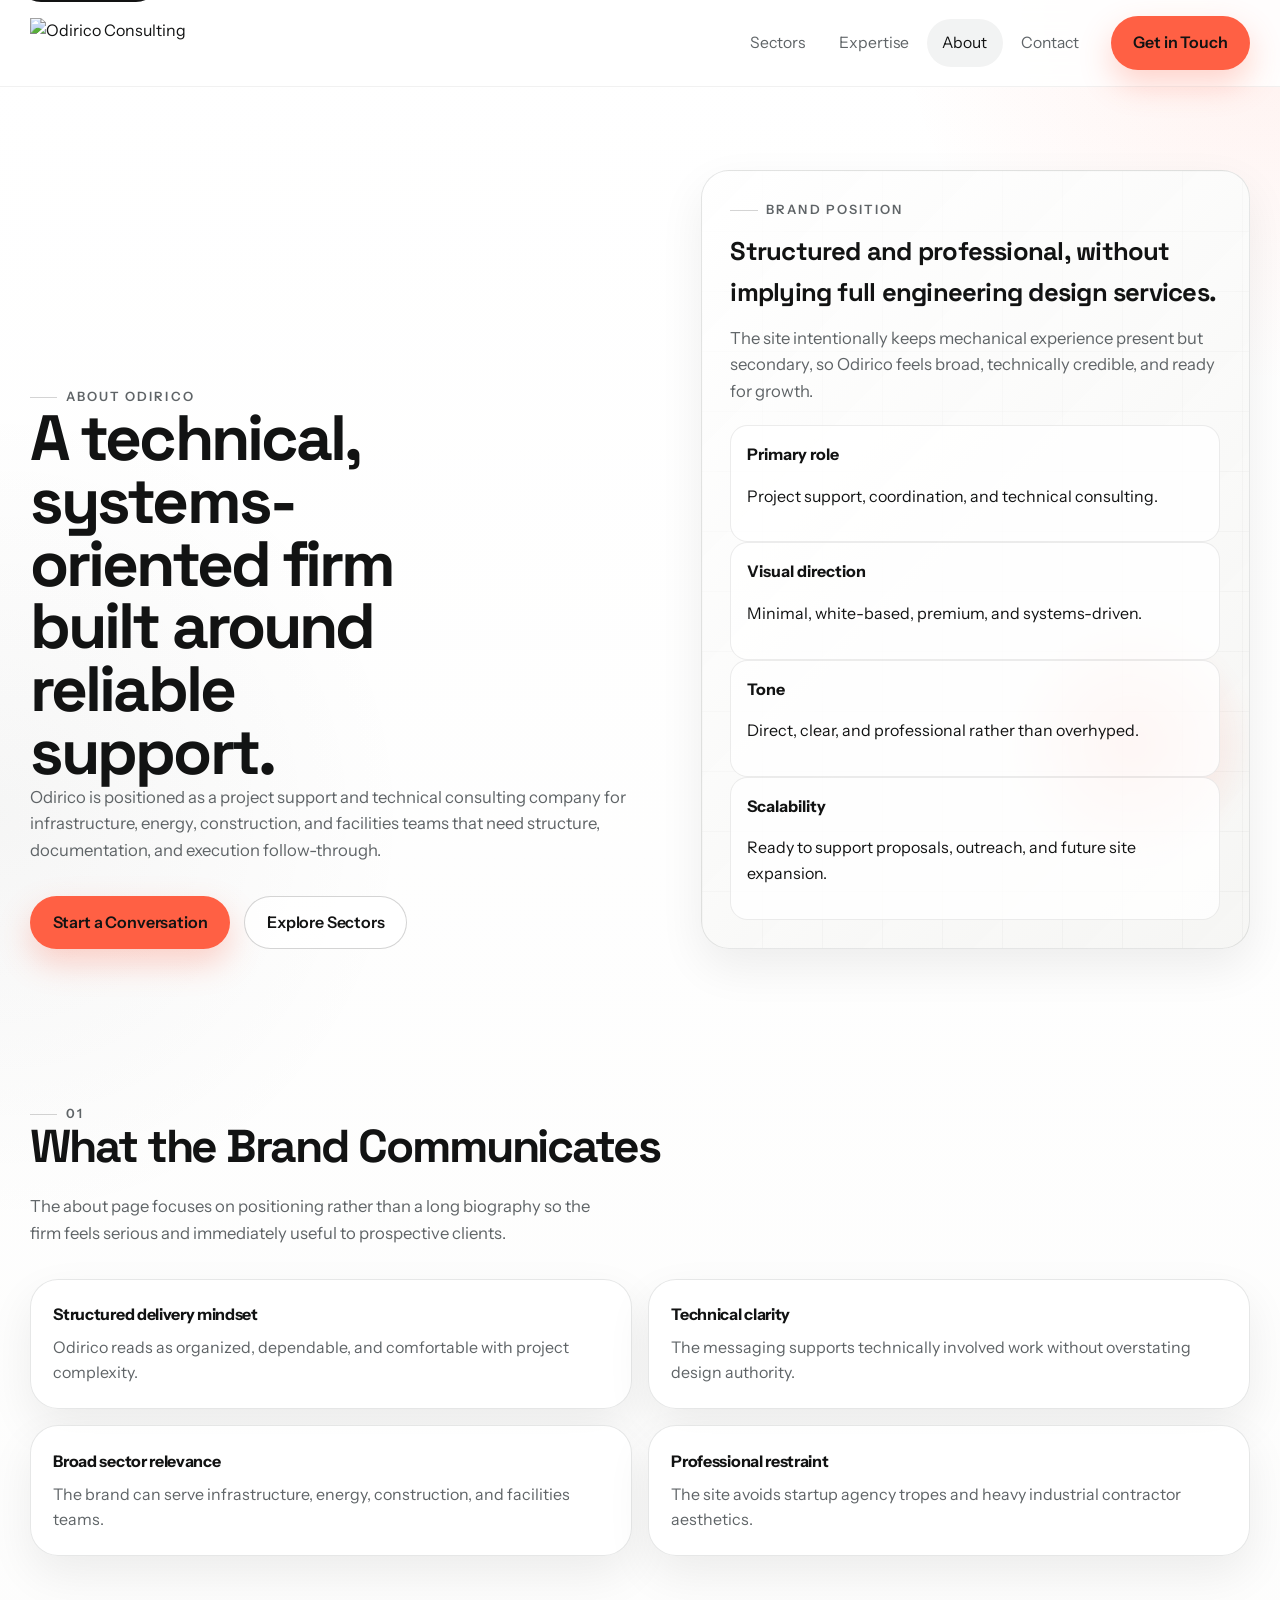
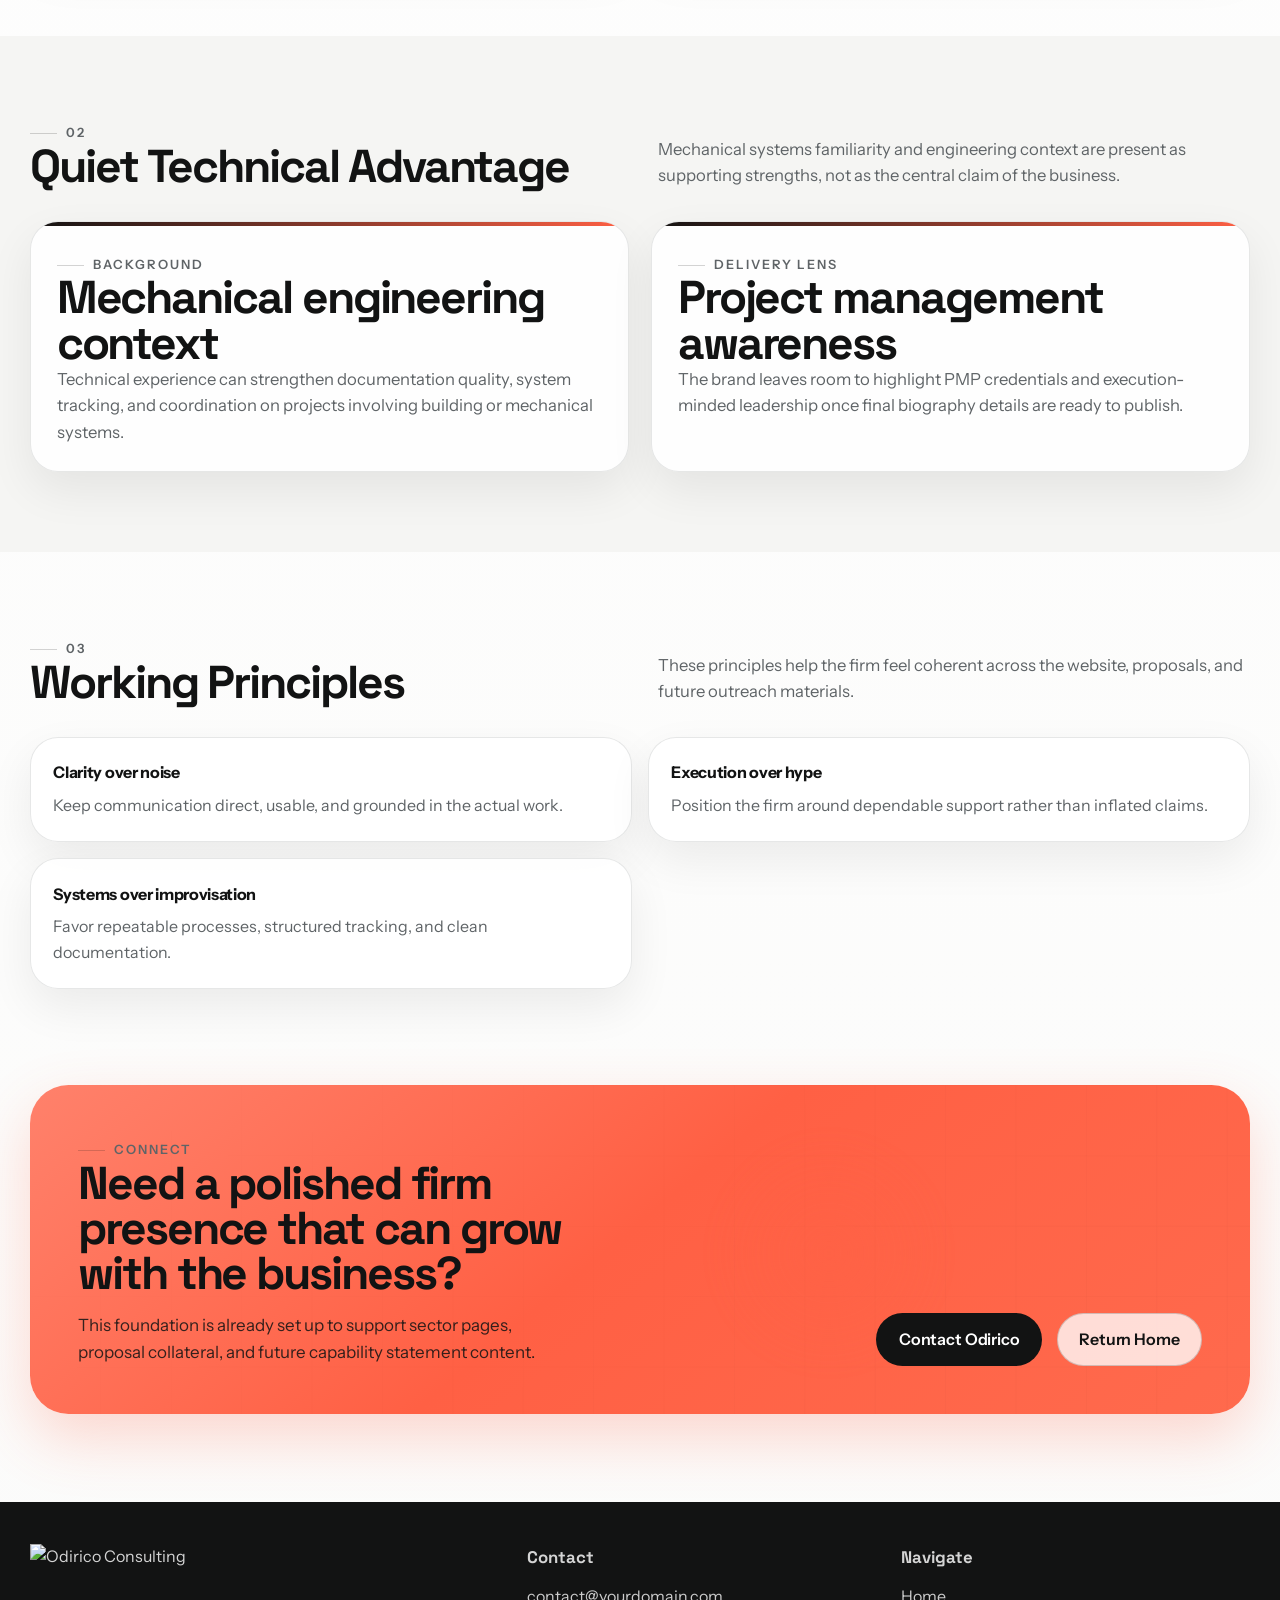
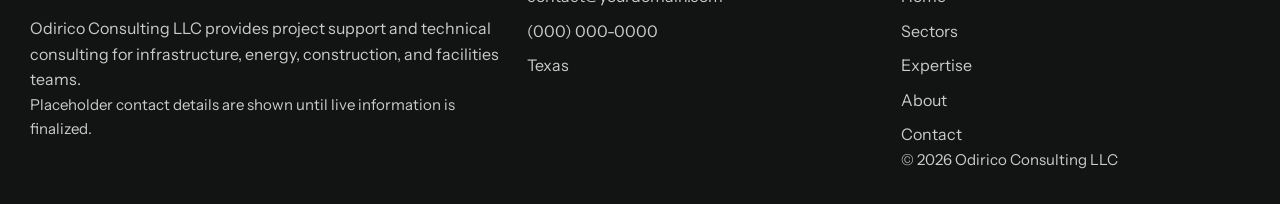
==== about.html @ c1ff28f4 "Add files via upload" ====
<!DOCTYPE html>
<html lang="en">
  <head>
    <meta charset="UTF-8" />
    <meta name="viewport" content="width=device-width, initial-scale=1.0" />
    <meta
      name="description"
      content="Learn about Odirico Consulting, its positioning, delivery approach, and technical project support focus."
    />
    <title>Odirico Consulting | About</title>
    <link rel="stylesheet" href="styles.css" />
  </head>
  <body>
    <a class="skip-link" href="#main-content">Skip to content</a>
    <header class="site-header">
      <div class="nav-shell">
        <a class="brand" href="index.html" aria-label="Odirico Consulting home">
          <img src="assets/logo-primary.svg" alt="Odirico Consulting" />
        </a>
        <button
          class="nav-toggle"
          type="button"
          aria-label="Open navigation"
          aria-expanded="false"
          data-nav-toggle
        >
          <svg viewBox="0 0 24 24" fill="none" aria-hidden="true">
            <path d="M4 7H20" stroke="currentColor" stroke-width="1.8" stroke-linecap="round" />
            <path d="M4 12H20" stroke="currentColor" stroke-width="1.8" stroke-linecap="round" />
            <path d="M4 17H20" stroke="currentColor" stroke-width="1.8" stroke-linecap="round" />
          </svg>
        </button>
        <div class="nav-group" data-nav-group>
          <nav class="nav-links" aria-label="Primary">
            <a href="sectors.html" data-nav-link>Sectors</a>
            <a href="expertise.html" data-nav-link>Expertise</a>
            <a href="about.html" data-nav-link>About</a>
            <a href="contact.html" data-nav-link>Contact</a>
          </nav>
          <a class="btn btn-primary" href="contact.html">Get in Touch</a>
        </div>
      </div>
    </header>

    <main id="main-content">
      <section class="page-hero">
        <div class="section-shell page-hero-grid">
          <div data-reveal>
            <span class="eyebrow">About Odirico</span>
            <h1 class="page-title">A technical, systems-oriented firm built around reliable support.</h1>
            <p class="page-copy">
              Odirico is positioned as a project support and technical consulting company for
              infrastructure, energy, construction, and facilities teams that need structure,
              documentation, and execution follow-through.
            </p>
            <div class="page-actions">
              <a class="btn btn-primary" href="contact.html">Start a Conversation</a>
              <a class="btn btn-secondary" href="sectors.html">Explore Sectors</a>
            </div>
          </div>

          <aside class="page-hero-card" data-reveal data-delay="1">
            <div class="page-hero-card-inner">
              <span class="meta-label">Brand position</span>
              <h3>Structured and professional, without implying full engineering design services.</h3>
              <p class="card-copy">
                The site intentionally keeps mechanical experience present but secondary, so Odirico
                feels broad, technically credible, and ready for growth.
              </p>
              <div class="page-stat-grid">
                <div class="page-stat">
                  <strong>Primary role</strong>
                  <p>Project support, coordination, and technical consulting.</p>
                </div>
                <div class="page-stat">
                  <strong>Visual direction</strong>
                  <p>Minimal, white-based, premium, and systems-driven.</p>
                </div>
                <div class="page-stat">
                  <strong>Tone</strong>
                  <p>Direct, clear, and professional rather than overhyped.</p>
                </div>
                <div class="page-stat">
                  <strong>Scalability</strong>
                  <p>Ready to support proposals, outreach, and future site expansion.</p>
                </div>
              </div>
            </div>
          </aside>
        </div>
      </section>

      <section class="section">
        <div class="section-shell">
          <div class="section-header">
            <div data-reveal>
              <span class="section-index">01</span>
              <h2 class="section-title">What the Brand Communicates</h2>
            </div>
            <div data-reveal data-delay="1">
              <p class="section-copy">
                The about page focuses on positioning rather than a long biography so the firm feels
                serious and immediately useful to prospective clients.
              </p>
            </div>
          </div>

          <div class="values-grid">
            <article class="value-card" data-reveal>
              <strong>Structured delivery mindset</strong>
              <p>Odirico reads as organized, dependable, and comfortable with project complexity.</p>
            </article>
            <article class="value-card" data-reveal data-delay="1">
              <strong>Technical clarity</strong>
              <p>The messaging supports technically involved work without overstating design authority.</p>
            </article>
            <article class="value-card" data-reveal data-delay="2">
              <strong>Broad sector relevance</strong>
              <p>The brand can serve infrastructure, energy, construction, and facilities teams.</p>
            </article>
            <article class="value-card" data-reveal data-delay="3">
              <strong>Professional restraint</strong>
              <p>The site avoids startup agency tropes and heavy industrial contractor aesthetics.</p>
            </article>
          </div>
        </div>
      </section>

      <section class="section section-muted">
        <div class="section-shell">
          <div class="section-header">
            <div data-reveal>
              <span class="section-index">02</span>
              <h2 class="section-title">Quiet Technical Advantage</h2>
            </div>
            <div data-reveal data-delay="1">
              <p class="section-copy">
                Mechanical systems familiarity and engineering context are present as supporting
                strengths, not as the central claim of the business.
              </p>
            </div>
          </div>

          <div class="service-grid">
            <article class="service-card" data-reveal>
              <span class="card-label">Background</span>
              <h2>Mechanical engineering context</h2>
              <p>
                Technical experience can strengthen documentation quality, system tracking, and
                coordination on projects involving building or mechanical systems.
              </p>
            </article>
            <article class="service-card" data-reveal data-delay="1">
              <span class="card-label">Delivery lens</span>
              <h2>Project management awareness</h2>
              <p>
                The brand leaves room to highlight PMP credentials and execution-minded leadership
                once final biography details are ready to publish.
              </p>
            </article>
          </div>
        </div>
      </section>

      <section class="section">
        <div class="section-shell">
          <div class="section-header">
            <div data-reveal>
              <span class="section-index">03</span>
              <h2 class="section-title">Working Principles</h2>
            </div>
            <div data-reveal data-delay="1">
              <p class="section-copy">
                These principles help the firm feel coherent across the website, proposals, and
                future outreach materials.
              </p>
            </div>
          </div>

          <div class="phase-grid">
            <article class="phase-card" data-reveal>
              <strong>Clarity over noise</strong>
              <p>Keep communication direct, usable, and grounded in the actual work.</p>
            </article>
            <article class="phase-card" data-reveal data-delay="1">
              <strong>Execution over hype</strong>
              <p>Position the firm around dependable support rather than inflated claims.</p>
            </article>
            <article class="phase-card" data-reveal data-delay="2">
              <strong>Systems over improvisation</strong>
              <p>Favor repeatable processes, structured tracking, and clean documentation.</p>
            </article>
          </div>
        </div>
      </section>

      <section class="cta-band">
        <div class="section-shell">
          <div class="cta-card" data-reveal>
            <div class="cta-content">
              <div class="cta-copy">
                <span class="meta-label">Connect</span>
                <h2 class="cta-title">Need a polished firm presence that can grow with the business?</h2>
                <p>
                  This foundation is already set up to support sector pages, proposal collateral,
                  and future capability statement content.
                </p>
              </div>
              <div class="cta-actions">
                <a class="btn btn-dark" href="contact.html">Contact Odirico</a>
                <a class="btn btn-secondary" href="index.html">Return Home</a>
              </div>
            </div>
          </div>
        </div>
      </section>
    </main>

    <footer class="footer">
      <div class="footer-grid">
        <div class="footer-brand">
          <img src="assets/logo-white.svg" alt="Odirico Consulting" />
          <p style="margin-top: 1rem">
            Odirico Consulting LLC provides project support and technical consulting for
            infrastructure, energy, construction, and facilities teams.
          </p>
          <p class="footer-note">Placeholder contact details are shown until live information is finalized.</p>
        </div>
        <div>
          <h4>Contact</h4>
          <ul class="footer-list">
            <li><a href="mailto:contact@yourdomain.com">contact@yourdomain.com</a></li>
            <li><a href="tel:0000000000">(000) 000-0000</a></li>
            <li>Texas</li>
          </ul>
        </div>
        <div>
          <h4>Navigate</h4>
          <ul class="footer-list">
            <li><a href="index.html">Home</a></li>
            <li><a href="sectors.html">Sectors</a></li>
            <li><a href="expertise.html">Expertise</a></li>
            <li><a href="about.html">About</a></li>
            <li><a href="contact.html">Contact</a></li>
          </ul>
          <p class="footer-note">&copy; <span data-year></span> Odirico Consulting LLC</p>
        </div>
      </div>
    </footer>

    <script src="script.js"></script>
  </body>
</html>
---- styles.css ----
@import url("https://fonts.googleapis.com/css2?family=Instrument+Sans:wght@400;500;600;700&family=Space+Grotesk:wght@400;500;700&display=swap");

:root {
  --color-ink: #121313;
  --color-ink-soft: #25282a;
  --color-text-muted: #5f6467;
  --color-surface: #f5f5f3;
  --color-surface-strong: #ecece7;
  --color-card: rgba(255, 255, 255, 0.9);
  --color-border: rgba(18, 19, 19, 0.1);
  --color-border-strong: rgba(18, 19, 19, 0.18);
  --color-white: #ffffff;
  --color-coral: #ff6044;
  --color-coral-soft: #ff8b75;
  --shadow-soft: 0 28px 80px rgba(18, 19, 19, 0.08);
  --shadow-card: 0 18px 46px rgba(18, 19, 19, 0.07);
  --radius-sm: 1rem;
  --radius-md: 1.35rem;
  --radius-lg: 1.75rem;
  --radius-xl: 2.25rem;
  --max-width: 1220px;
  --font-display: "Space Grotesk", "Aptos Display", "Segoe UI", sans-serif;
  --font-body: "Instrument Sans", "Aptos", "Segoe UI", sans-serif;
}

*,
*::before,
*::after {
  box-sizing: border-box;
}

html {
  scroll-behavior: smooth;
}

body {
  margin: 0;
  min-height: 100vh;
  font-family: var(--font-body);
  color: var(--color-ink);
  background:
    radial-gradient(circle at top right, rgba(255, 96, 68, 0.09), transparent 24rem),
    radial-gradient(circle at left 24%, rgba(18, 19, 19, 0.035), transparent 26rem),
    linear-gradient(180deg, #ffffff 0%, #fbfbfa 100%);
  line-height: 1.6;
  text-rendering: optimizeLegibility;
}

img {
  display: block;
  max-width: 100%;
}

a {
  color: inherit;
  text-decoration: none;
}

button,
input,
textarea {
  font: inherit;
}

main {
  overflow: clip;
}

.skip-link {
  position: absolute;
  left: 1rem;
  top: -3rem;
  z-index: 50;
  padding: 0.75rem 1rem;
  border-radius: 999px;
  background: var(--color-ink);
  color: var(--color-white);
  transition: top 0.25s ease;
}

.skip-link:focus {
  top: 1rem;
}

.site-header {
  position: sticky;
  top: 0;
  z-index: 30;
  border-bottom: 1px solid rgba(18, 19, 19, 0.06);
  background: rgba(255, 255, 255, 0.84);
  backdrop-filter: blur(18px);
}

.nav-shell,
.section-shell,
.footer-grid {
  width: min(calc(100% - 3rem), var(--max-width));
  margin: 0 auto;
}

.nav-shell {
  display: flex;
  align-items: center;
  justify-content: space-between;
  gap: 1rem;
  padding: 1rem 0;
}

.brand {
  display: inline-flex;
  align-items: center;
  gap: 0.9rem;
}

.brand img {
  height: 3.1rem;
  width: auto;
}

.brand-compact img {
  height: 2.8rem;
}

.nav-group {
  display: flex;
  align-items: center;
  gap: 1rem;
}

.nav-links {
  display: flex;
  align-items: center;
  gap: 0.2rem;
}

.nav-links a {
  padding: 0.72rem 0.96rem;
  border-radius: 999px;
  color: var(--color-text-muted);
  font-size: 0.98rem;
  transition:
    color 0.25s ease,
    background-color 0.25s ease,
    transform 0.25s ease;
}

.nav-links a:hover,
.nav-links a.is-active {
  color: var(--color-ink);
  background: rgba(18, 19, 19, 0.05);
}

.nav-toggle {
  display: none;
  align-items: center;
  justify-content: center;
  width: 3rem;
  height: 3rem;
  border: 1px solid var(--color-border);
  border-radius: 999px;
  background: var(--color-white);
  color: var(--color-ink);
  cursor: pointer;
}

.nav-toggle svg {
  width: 1.2rem;
  height: 1.2rem;
}

.btn {
  display: inline-flex;
  align-items: center;
  justify-content: center;
  gap: 0.65rem;
  min-height: 3.3rem;
  padding: 0.82rem 1.35rem;
  border: 1px solid transparent;
  border-radius: 999px;
  font-weight: 600;
  letter-spacing: -0.01em;
  transition:
    transform 0.25s ease,
    background-color 0.25s ease,
    color 0.25s ease,
    border-color 0.25s ease,
    box-shadow 0.25s ease;
}

.btn:hover {
  transform: translateY(-1px);
}

.btn-primary {
  background: var(--color-coral);
  color: var(--color-ink);
  box-shadow: 0 14px 32px rgba(255, 96, 68, 0.28);
}

.btn-primary:hover {
  background: #ff7158;
}

.btn-secondary {
  border-color: var(--color-border-strong);
  background: rgba(255, 255, 255, 0.78);
  color: var(--color-ink);
}

.btn-dark {
  background: var(--color-ink);
  color: var(--color-white);
}

.hero,
.page-hero {
  padding: 5.2rem 0 4.2rem;
}

.section {
  padding: 5rem 0;
}

.hero-grid,
.page-hero-grid,
.capabilities-layout,
.contact-grid,
.footer-grid {
  display: grid;
  gap: 1.6rem;
}

.hero-grid {
  grid-template-columns: minmax(0, 1.15fr) minmax(320px, 0.85fr);
  align-items: stretch;
}

.page-hero-grid {
  grid-template-columns: minmax(0, 1.08fr) minmax(320px, 0.92fr);
  align-items: end;
}

.eyebrow,
.section-index,
.card-label,
.meta-label {
  display: inline-flex;
  align-items: center;
  gap: 0.55rem;
  color: var(--color-text-muted);
  font-size: 0.8rem;
  font-weight: 600;
  letter-spacing: 0.16em;
  text-transform: uppercase;
}

.eyebrow::before,
.section-index::before,
.card-label::before,
.meta-label::before {
  content: "";
  width: 1.7rem;
  height: 1px;
  background: rgba(18, 19, 19, 0.18);
}

.hero-title,
.page-title,
.section-title,
.cta-title,
.profile-content h2,
.service-card h2 {
  margin: 0;
  font-family: var(--font-display);
  letter-spacing: -0.045em;
  line-height: 0.98;
  color: var(--color-ink);
}

.hero-title {
  max-width: 11ch;
  font-size: clamp(3.25rem, 6vw, 5.8rem);
}

.page-title {
  max-width: 11ch;
  font-size: clamp(2.9rem, 5vw, 4.7rem);
}

.section-title,
.cta-title,
.profile-content h2,
.service-card h2 {
  font-size: clamp(2rem, 3.6vw, 3.1rem);
}

.hero-copy,
.page-copy,
.section-copy,
.card-copy,
.profile-content p,
.service-card p,
.intro-copy {
  margin: 0;
  color: var(--color-text-muted);
  font-size: 1.04rem;
}

.hero-copy {
  max-width: 38rem;
  font-size: 1.12rem;
}

.hero-actions,
.cta-actions,
.page-actions {
  display: flex;
  flex-wrap: wrap;
  gap: 0.9rem;
  margin-top: 2rem;
}

.hero-panel,
.page-hero-card,
.capability-board,
.support-note,
.cred-card,
.expertise-card,
.client-panel,
.contact-card,
.form-card,
.service-card,
.phase-card,
.value-card,
.profile-content {
  position: relative;
  overflow: hidden;
  border: 1px solid var(--color-border);
  border-radius: var(--radius-lg);
  background: var(--color-card);
  box-shadow: var(--shadow-card);
}

.hero-panel,
.page-hero-card,
.support-note,
.form-card {
  background:
    linear-gradient(135deg, rgba(255, 255, 255, 0.95), rgba(245, 245, 243, 0.9)),
    var(--color-card);
}

.hero-panel {
  min-height: 30rem;
  padding: 2rem;
}

.hero-panel::before,
.page-hero-card::before,
.support-note::before,
.cta-card::before {
  content: "";
  position: absolute;
  inset: auto auto 10% 55%;
  width: 16rem;
  height: 16rem;
  border-radius: 50%;
  background: radial-gradient(circle, rgba(255, 96, 68, 0.24), transparent 68%);
  filter: blur(6px);
}

.hero-panel::after,
.page-hero-card::after,
.support-note::after,
.cta-card::after {
  content: "";
  position: absolute;
  inset: 0;
  background-image:
    linear-gradient(rgba(18, 19, 19, 0.05) 1px, transparent 1px),
    linear-gradient(90deg, rgba(18, 19, 19, 0.05) 1px, transparent 1px);
  background-size: 3.75rem 3.75rem;
  mask-image: linear-gradient(135deg, rgba(0, 0, 0, 0.05), rgba(0, 0, 0, 0.65));
  pointer-events: none;
}

.hero-panel-inner,
.page-hero-card-inner {
  position: relative;
  z-index: 1;
  display: flex;
  flex-direction: column;
  height: 100%;
}

.panel-head {
  display: flex;
  justify-content: space-between;
  align-items: flex-start;
  gap: 1.25rem;
}

.panel-mark {
  width: 6.4rem;
}

.panel-title {
  margin: 0.85rem 0 0.4rem;
  font-family: var(--font-display);
  font-size: 1.65rem;
  letter-spacing: -0.04em;
  line-height: 1.02;
}

.panel-copy {
  margin: 0;
  max-width: 23rem;
  color: var(--color-text-muted);
}

.pill-row,
.client-band {
  display: flex;
  flex-wrap: wrap;
  gap: 0.75rem;
}

.pill,
.client-chip {
  padding: 0.72rem 1rem;
  border: 1px solid rgba(18, 19, 19, 0.11);
  border-radius: 999px;
  background: rgba(255, 255, 255, 0.78);
  font-size: 0.96rem;
  font-weight: 500;
}

.panel-matrix,
.cred-grid,
.expertise-grid,
.phase-grid,
.values-grid,
.service-grid,
.capability-list,
.sector-grid {
  display: grid;
  gap: 1rem;
}

.panel-matrix {
  grid-template-columns: repeat(2, minmax(0, 1fr));
  margin-top: auto;
}

.matrix-card,
.cred-card,
.phase-card,
.value-card {
  padding: 1.15rem;
}

.matrix-card strong,
.cred-card strong,
.phase-card strong,
.value-card strong,
.contact-card strong,
.service-card strong {
  display: block;
  margin-bottom: 0.45rem;
  font-size: 1rem;
  letter-spacing: -0.02em;
}

.matrix-card p,
.cred-card p,
.phase-card p,
.value-card p,
.contact-card p,
.service-card p {
  margin: 0;
  color: var(--color-text-muted);
}

.section-muted {
  background:
    linear-gradient(180deg, rgba(245, 245, 243, 0.72), rgba(245, 245, 243, 0.9)),
    var(--color-surface);
}

.section-header {
  display: flex;
  flex-wrap: wrap;
  align-items: end;
  justify-content: space-between;
  gap: 1.5rem;
  margin-bottom: 2rem;
}

.section-header > div:last-child {
  max-width: 37rem;
}

.sector-grid {
  grid-template-columns: repeat(2, minmax(0, 1fr));
  gap: 1.5rem;
}

.sector-card,
.profile-media {
  position: relative;
  overflow: hidden;
  border-radius: var(--radius-xl);
  color: var(--color-white);
  isolation: isolate;
  background: #202325;
}

.sector-card {
  min-height: 24rem;
  padding: 1.85rem;
  box-shadow: var(--shadow-soft);
}

.sector-card::before,
.profile-media::before {
  content: "";
  position: absolute;
  inset: 0;
  background-image: var(--card-image);
  background-size: cover;
  background-position: center;
  transform: scale(1.01);
  transition: transform 0.85s ease;
}

.sector-card::after,
.profile-media::after {
  content: "";
  position: absolute;
  inset: 0;
  background:
    linear-gradient(180deg, rgba(10, 10, 10, 0.12), rgba(10, 10, 10, 0.74) 74%, rgba(10, 10, 10, 0.9)),
    linear-gradient(120deg, rgba(255, 96, 68, 0.2), transparent 34%);
}

.sector-card:hover::before,
.profile:hover .profile-media::before {
  transform: scale(1.08);
}

.sector-card-content {
  position: relative;
  z-index: 1;
  display: flex;
  flex-direction: column;
  justify-content: space-between;
  gap: 1.25rem;
  min-height: 100%;
}

.sector-card h3 {
  margin: 0.35rem 0 0.75rem;
  font-family: var(--font-display);
  font-size: 2rem;
  line-height: 1;
  letter-spacing: -0.035em;
}

.sector-card p,
.sector-link {
  margin: 0;
  color: rgba(255, 255, 255, 0.9);
}

.sector-link {
  display: inline-flex;
  align-items: center;
  gap: 0.55rem;
  font-weight: 600;
}

.expertise-grid,
.cred-grid {
  grid-template-columns: repeat(4, minmax(0, 1fr));
}

.expertise-grid {
  grid-template-columns: repeat(3, minmax(0, 1fr));
  gap: 1.4rem;
}

.expertise-card,
.service-card {
  padding: 1.6rem;
}

.expertise-card::before,
.service-card::before,
.form-card::before {
  content: "";
  position: absolute;
  inset: 0 0 auto;
  height: 0.25rem;
  background: linear-gradient(90deg, var(--color-ink), var(--color-coral));
}

.expertise-icon {
  display: inline-grid;
  place-items: center;
  width: 3rem;
  aspect-ratio: 1;
  margin-bottom: 1rem;
  border-radius: 1rem;
  background:
    linear-gradient(135deg, rgba(18, 19, 19, 0.95), rgba(18, 19, 19, 0.7)),
    var(--color-ink);
  color: var(--color-white);
  font-family: var(--font-display);
  font-size: 1rem;
  font-weight: 700;
}

.expertise-card h3,
.service-card h3 {
  margin: 0 0 0.75rem;
  font-family: var(--font-display);
  font-size: 1.4rem;
  letter-spacing: -0.03em;
}

.capabilities-layout,
.contact-grid {
  grid-template-columns: minmax(0, 1.05fr) minmax(320px, 0.95fr);
  align-items: start;
}

.capability-board,
.support-note {
  padding: 1.75rem;
}

.capability-list {
  grid-template-columns: repeat(2, minmax(0, 1fr));
  margin: 1.6rem 0 0;
  padding: 0;
  list-style: none;
}

.capability-list li {
  padding: 1rem 1rem 1rem 1.1rem;
  border: 1px solid rgba(18, 19, 19, 0.08);
  border-radius: 1.15rem;
  background: var(--color-surface);
  font-weight: 500;
}

.capability-list li span {
  display: block;
  margin-bottom: 0.3rem;
  color: var(--color-text-muted);
  font-size: 0.82rem;
  text-transform: uppercase;
  letter-spacing: 0.1em;
}

.support-note h3,
.page-hero-card h3,
.contact-card h3 {
  margin: 0.7rem 0;
  font-family: var(--font-display);
  font-size: 1.6rem;
  letter-spacing: -0.03em;
}

.support-note ul,
.detail-list,
.contact-list {
  margin: 1.25rem 0 0;
  padding: 0;
  list-style: none;
}

.support-note li,
.detail-list li,
.contact-list li {
  position: relative;
  padding-left: 1.2rem;
  color: var(--color-text-muted);
}

.support-note li + li,
.detail-list li + li,
.contact-list li + li {
  margin-top: 0.85rem;
}

.support-note li::before,
.detail-list li::before,
.contact-list li::before {
  content: "";
  position: absolute;
  left: 0;
  top: 0.62rem;
  width: 0.45rem;
  height: 0.45rem;
  border-radius: 50%;
  background: var(--color-coral);
}

.cred-card {
  min-height: 100%;
  background:
    linear-gradient(180deg, rgba(255, 255, 255, 0.92), rgba(250, 250, 249, 0.9)),
    var(--color-card);
}

.client-panel {
  padding: 1.5rem;
}

.cta-band {
  padding: 1rem 0 5.5rem;
}

.cta-card {
  position: relative;
  overflow: hidden;
  border-radius: calc(var(--radius-xl) + 0.15rem);
  padding: 3rem;
  background:
    linear-gradient(140deg, #ff816b, var(--color-coral) 48%, #ff6a4d 100%);
  box-shadow: 0 24px 60px rgba(255, 96, 68, 0.24);
}

.cta-card::after {
  content: "";
  position: absolute;
  inset: 0;
  background-image:
    linear-gradient(rgba(18, 19, 19, 0.1) 1px, transparent 1px),
    linear-gradient(90deg, rgba(18, 19, 19, 0.1) 1px, transparent 1px);
  background-size: 4.4rem 4.4rem;
  opacity: 0.35;
}

.cta-content {
  position: relative;
  z-index: 1;
  display: flex;
  flex-wrap: wrap;
  align-items: end;
  justify-content: space-between;
  gap: 1.5rem;
}

.cta-copy {
  max-width: 34rem;
}

.cta-copy p {
  margin: 1rem 0 0;
  max-width: 30rem;
  color: rgba(18, 19, 19, 0.85);
  font-size: 1.06rem;
}

.footer {
  padding: 2.6rem 0 2rem;
  background: var(--color-ink);
  color: rgba(255, 255, 255, 0.82);
}

.footer-grid {
  grid-template-columns: minmax(0, 1.15fr) repeat(2, minmax(180px, 0.85fr));
  align-items: start;
}

.footer-brand img {
  height: 3.5rem;
  width: auto;
}

.footer h4 {
  margin: 0 0 0.85rem;
  font-family: var(--font-display);
  font-size: 1.05rem;
}

.footer p,
.footer a,
.footer li {
  margin: 0;
  color: rgba(255, 255, 255, 0.78);
}

.footer a:hover {
  color: var(--color-white);
}

.footer-list {
  margin: 0;
  padding: 0;
  list-style: none;
}

.footer-list li + li {
  margin-top: 0.55rem;
}

.footer-note {
  margin-top: 1rem;
  font-size: 0.94rem;
  color: rgba(255, 255, 255, 0.58);
}

.page-hero-card {
  padding: 1.8rem;
}

.page-stat-grid,
.service-grid,
.phase-grid,
.values-grid {
  grid-template-columns: repeat(2, minmax(0, 1fr));
  margin-top: 1.3rem;
}

.page-stat {
  padding: 1rem;
  border-radius: 1.1rem;
  background: rgba(255, 255, 255, 0.8);
  border: 1px solid rgba(18, 19, 19, 0.08);
}

.page-stat strong {
  display: block;
  margin-bottom: 0.35rem;
  font-size: 1rem;
}

.profile-grid {
  display: grid;
  gap: 1.6rem;
}

.profile {
  display: grid;
  grid-template-columns: minmax(0, 0.92fr) minmax(0, 1.08fr);
  gap: 1.6rem;
  align-items: stretch;
}

.profile:nth-child(even) {
  grid-template-columns: minmax(0, 1.08fr) minmax(0, 0.92fr);
}

.profile:nth-child(even) .profile-media {
  order: 2;
}

.profile:nth-child(even) .profile-content {
  order: 1;
}

.profile-media {
  min-height: 24rem;
}

.profile-content {
  padding: 1.85rem;
}

.profile-content h2 {
  margin-bottom: 1rem;
}

.service-grid {
  gap: 1.4rem;
}

.service-card {
  min-height: 100%;
}

.phase-card,
.value-card,
.contact-card,
.form-card {
  padding: 1.4rem;
}

.contact-grid {
  margin-top: 2rem;
}

.contact-card p + p {
  margin-top: 0.6rem;
}

.contact-highlight {
  display: inline-flex;
  align-items: center;
  gap: 0.6rem;
  margin-top: 1rem;
  padding: 0.68rem 0.95rem;
  border-radius: 999px;
  background: rgba(255, 96, 68, 0.12);
  color: var(--color-ink);
  font-weight: 600;
}

.form-card form {
  position: relative;
  z-index: 1;
}

.form-row {
  display: grid;
  grid-template-columns: repeat(2, minmax(0, 1fr));
  gap: 1rem;
}

.field {
  margin-bottom: 1rem;
}

.field label {
  display: block;
  margin-bottom: 0.45rem;
  font-weight: 600;
}

.field input,
.field textarea,
.field select {
  width: 100%;
  padding: 0.9rem 1rem;
  border: 1px solid rgba(18, 19, 19, 0.12);
  border-radius: 1rem;
  background: rgba(245, 245, 243, 0.84);
  color: var(--color-ink);
  transition:
    border-color 0.25s ease,
    box-shadow 0.25s ease,
    background-color 0.25s ease;
}

.field textarea {
  min-height: 9rem;
  resize: vertical;
}

.field input:focus,
.field textarea:focus,
.field select:focus {
  border-color: rgba(255, 96, 68, 0.45);
  outline: none;
  box-shadow: 0 0 0 0.22rem rgba(255, 96, 68, 0.18);
  background: var(--color-white);
}

.form-status {
  min-height: 1.6rem;
  margin-top: 0.8rem;
  color: var(--color-text-muted);
  font-size: 0.95rem;
}

.band-note {
  margin-top: 1.1rem;
  color: var(--color-text-muted);
  font-size: 0.94rem;
}

[data-reveal] {
  opacity: 0;
  transform: translateY(28px);
  transition:
    opacity 0.72s ease,
    transform 0.72s ease;
}

[data-reveal].is-visible {
  opacity: 1;
  transform: translateY(0);
}

[data-delay="1"] {
  transition-delay: 0.12s;
}

[data-delay="2"] {
  transition-delay: 0.22s;
}

[data-delay="3"] {
  transition-delay: 0.32s;
}

@media (max-width: 1024px) {
  .hero-grid,
  .page-hero-grid,
  .capabilities-layout,
  .contact-grid,
  .profile,
  .profile:nth-child(even) {
    grid-template-columns: 1fr;
  }

  .profile:nth-child(even) .profile-media,
  .profile:nth-child(even) .profile-content {
    order: initial;
  }

  .expertise-grid,
  .cred-grid {
    grid-template-columns: repeat(2, minmax(0, 1fr));
  }
}

@media (max-width: 900px) {
  .nav-toggle {
    display: inline-flex;
  }

  .nav-group {
    position: absolute;
    top: calc(100% + 0.65rem);
    right: 1.5rem;
    left: 1.5rem;
    display: none;
    flex-direction: column;
    align-items: stretch;
    gap: 0.9rem;
    padding: 1rem;
    border: 1px solid var(--color-border);
    border-radius: 1.5rem;
    background: rgba(255, 255, 255, 0.96);
    box-shadow: var(--shadow-soft);
  }

  .nav-group.is-open {
    display: flex;
  }

  .nav-links {
    flex-direction: column;
    align-items: stretch;
  }

  .nav-links a,
  .nav-group .btn {
    width: 100%;
    justify-content: center;
  }

  .section,
  .hero,
  .page-hero {
    padding-top: 4.2rem;
  }

  .sector-grid,
  .expertise-grid,
  .cred-grid,
  .capability-list,
  .page-stat-grid,
  .service-grid,
  .phase-grid,
  .values-grid,
  .footer-grid {
    grid-template-columns: 1fr;
  }
}

@media (max-width: 640px) {
  .nav-shell,
  .section-shell,
  .footer-grid {
    width: min(calc(100% - 1.6rem), var(--max-width));
  }

  .hero-title,
  .page-title {
    max-width: none;
  }

  .hero-panel,
  .page-hero-card,
  .capability-board,
  .support-note,
  .cta-card,
  .contact-card,
  .form-card,
  .service-card,
  .profile-content,
  .phase-card,
  .value-card {
    padding: 1.35rem;
  }

  .panel-matrix,
  .form-row {
    grid-template-columns: 1fr;
  }

  .cta-content {
    align-items: start;
  }

  .cta-actions,
  .hero-actions,
  .page-actions {
    flex-direction: column;
  }

  .btn {
    width: 100%;
  }

  .sector-card {
    min-height: 20rem;
  }
}
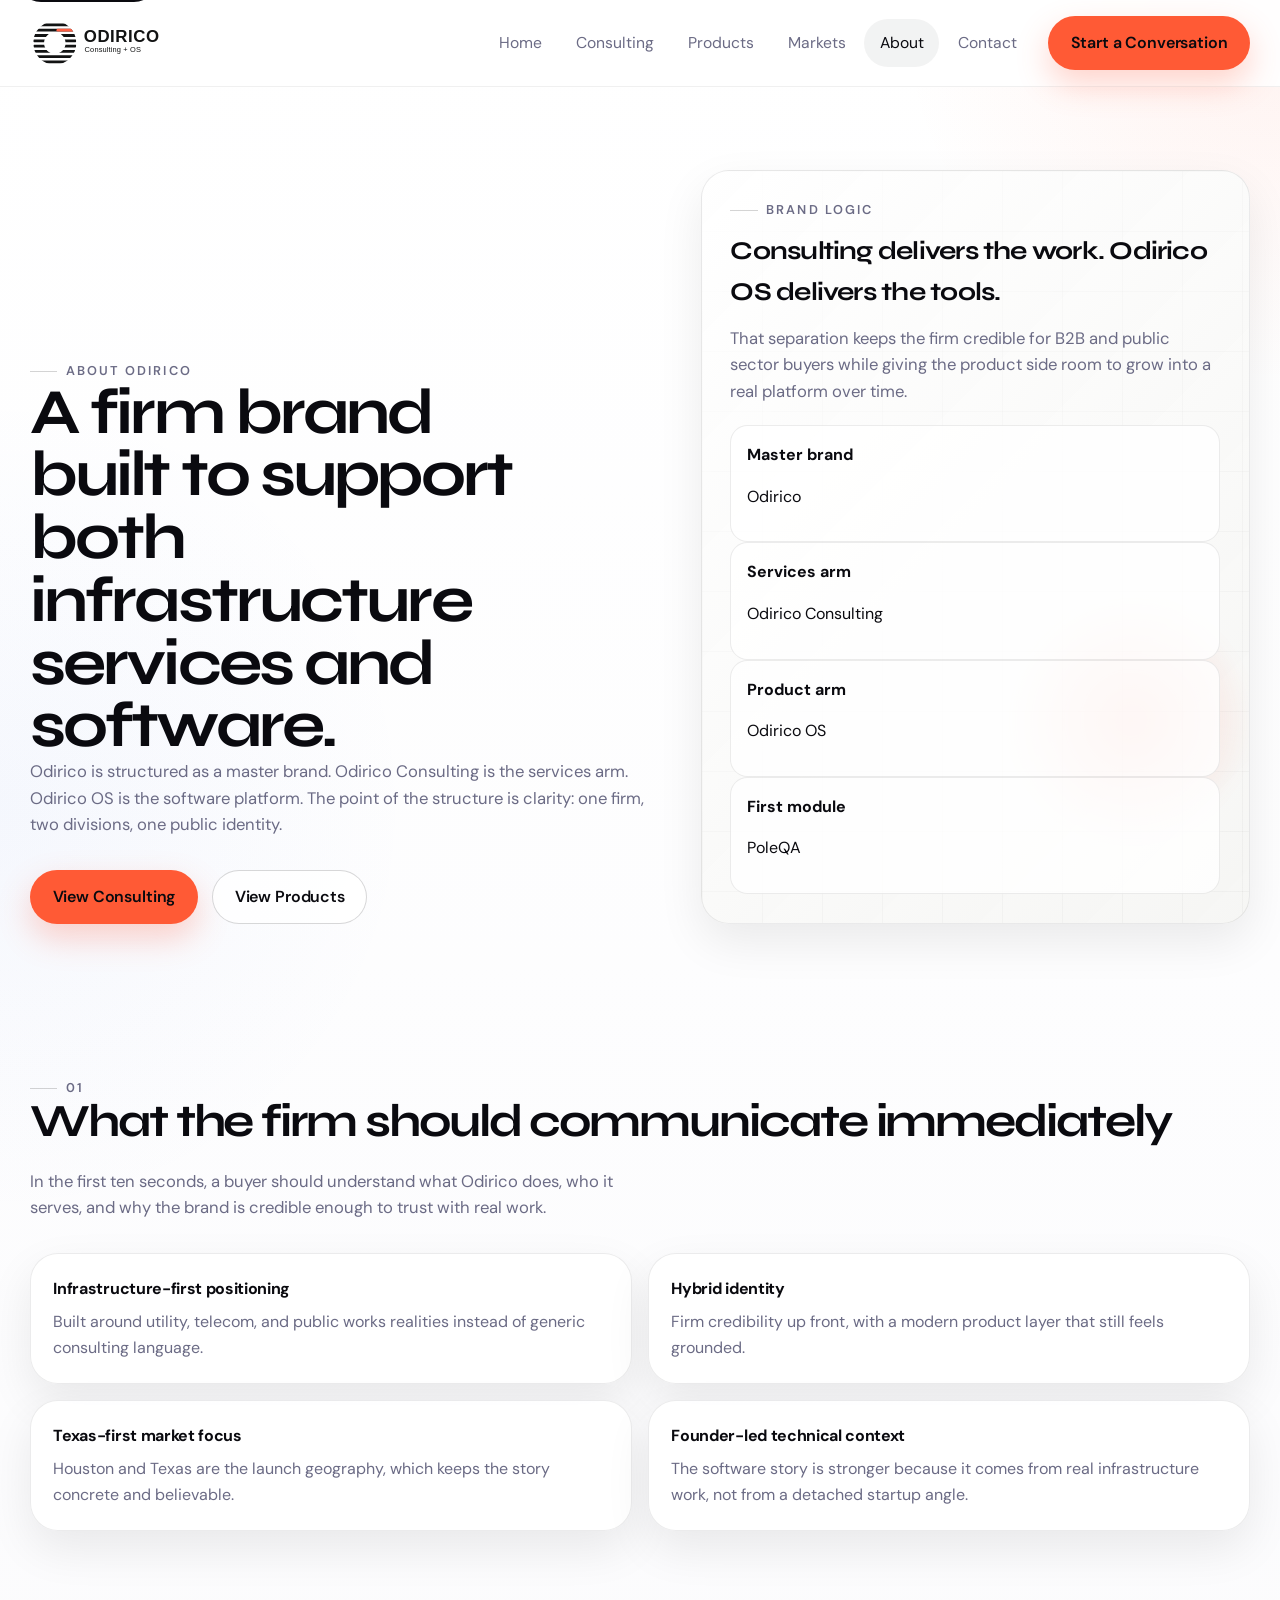
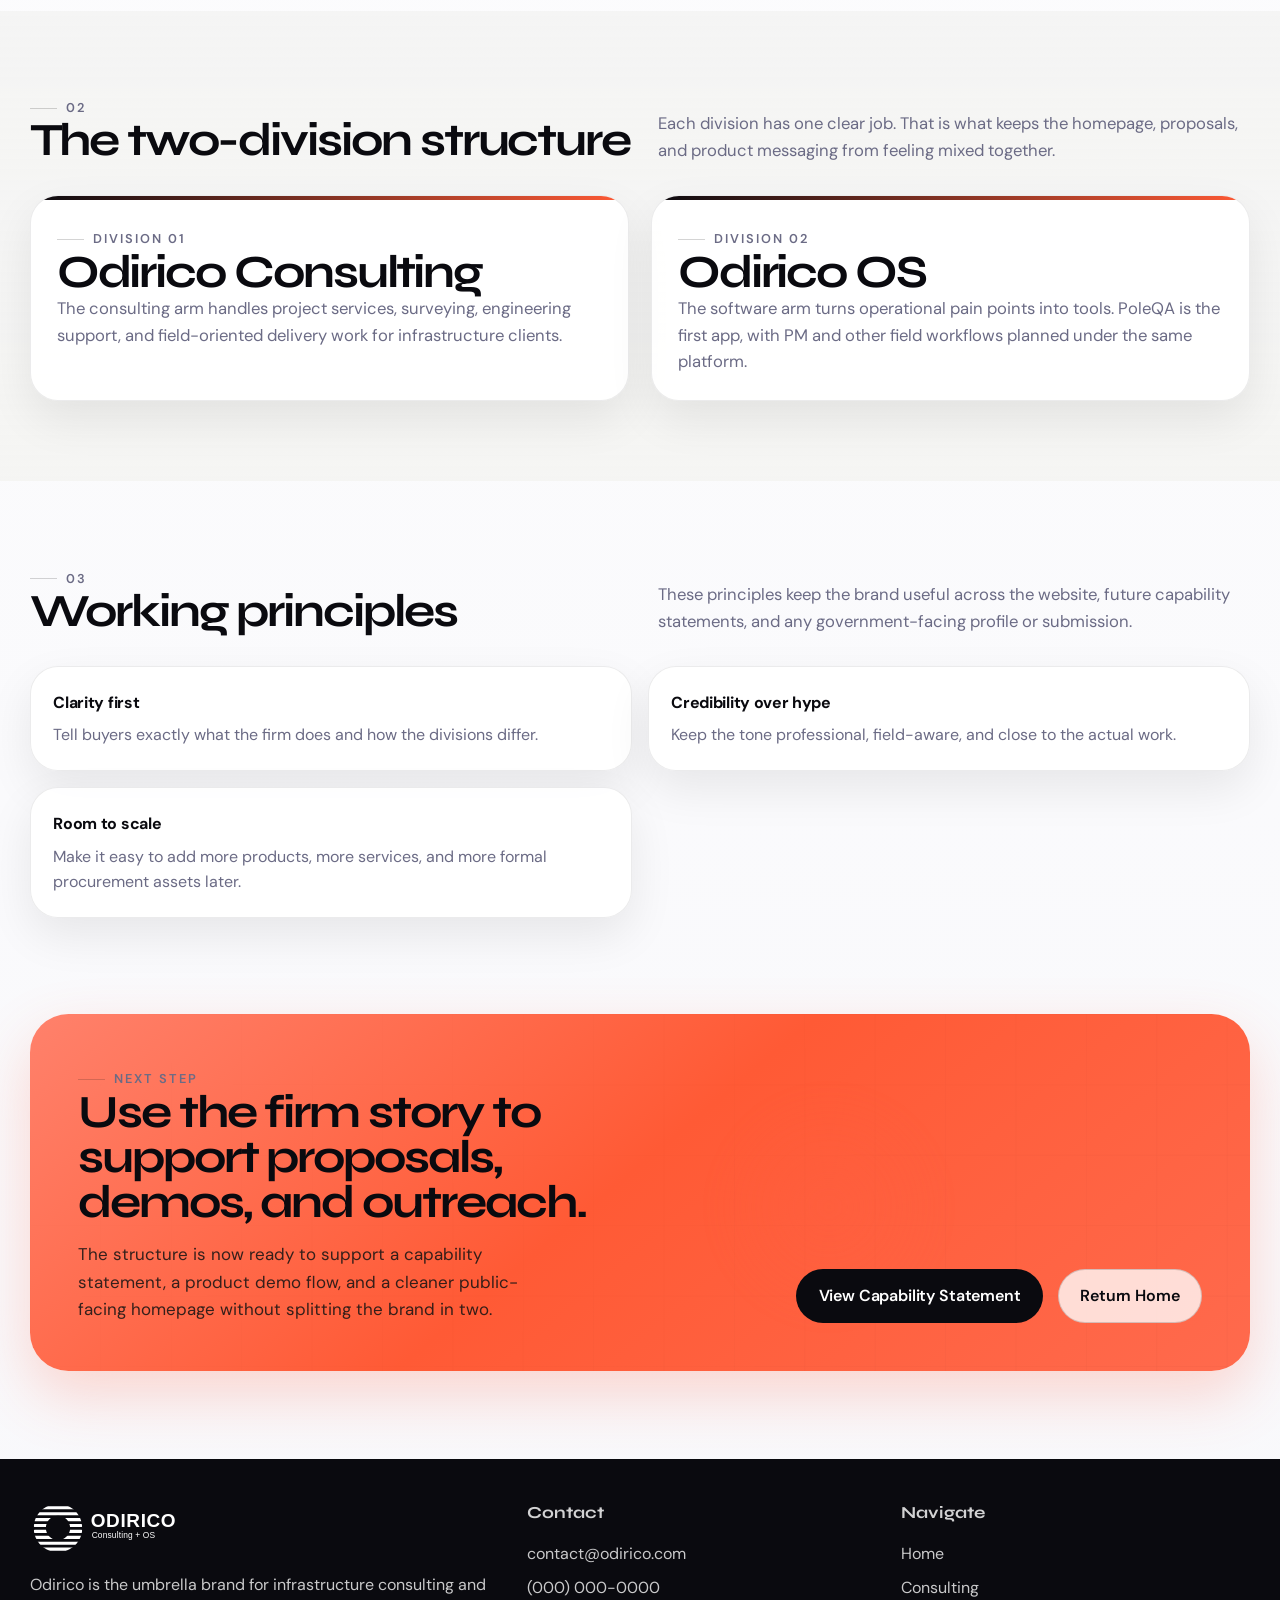
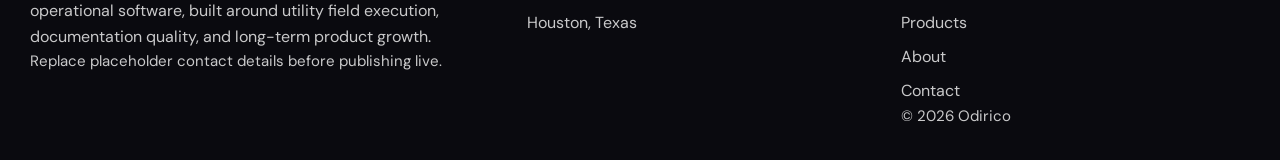
==== commit 8e1054d5: "Refresh Odirico site architecture" ====
--- a/about.html
+++ b/about.html
@@ -5,17 +5,17 @@
     <meta name="viewport" content="width=device-width, initial-scale=1.0" />
     <meta
       name="description"
-      content="Learn about Odirico Consulting, its positioning, delivery approach, and technical project support focus."
+      content="Learn how Odirico is structured across Odirico Consulting and Odirico OS, with a utility infrastructure focus rooted in Houston and Texas."
     />
-    <title>Odirico Consulting | About</title>
+    <title>About Odirico | Consulting and Odirico OS</title>
     <link rel="stylesheet" href="styles.css" />
   </head>
   <body>
     <a class="skip-link" href="#main-content">Skip to content</a>
     <header class="site-header">
       <div class="nav-shell">
-        <a class="brand" href="index.html" aria-label="Odirico Consulting home">
-          <img src="assets/logo-primary.svg" alt="Odirico Consulting" />
+        <a class="brand" href="index.html" aria-label="Odirico home">
+          <img src="assets/logo-primary.svg" alt="Odirico" />
         </a>
         <button
           class="nav-toggle"
@@ -32,12 +32,14 @@
         </button>
         <div class="nav-group" data-nav-group>
           <nav class="nav-links" aria-label="Primary">
-            <a href="sectors.html" data-nav-link>Sectors</a>
-            <a href="expertise.html" data-nav-link>Expertise</a>
+            <a href="index.html" data-nav-link>Home</a>
+            <a href="expertise.html" data-nav-link>Consulting</a>
+            <a href="products.html" data-nav-link>Products</a>
+            <a href="sectors.html" data-nav-link>Markets</a>
             <a href="about.html" data-nav-link>About</a>
             <a href="contact.html" data-nav-link>Contact</a>
           </nav>
-          <a class="btn btn-primary" href="contact.html">Get in Touch</a>
+          <a class="btn btn-primary" href="contact.html">Start a Conversation</a>
         </div>
       </div>
     </header>
@@ -47,42 +49,42 @@
         <div class="section-shell page-hero-grid">
           <div data-reveal>
             <span class="eyebrow">About Odirico</span>
-            <h1 class="page-title">A technical, systems-oriented firm built around reliable support.</h1>
+            <h1 class="page-title">A firm brand built to support both infrastructure services and software.</h1>
             <p class="page-copy">
-              Odirico is positioned as a project support and technical consulting company for
-              infrastructure, energy, construction, and facilities teams that need structure,
-              documentation, and execution follow-through.
+              Odirico is structured as a master brand. Odirico Consulting is the services arm.
+              Odirico OS is the software platform. The point of the structure is clarity:
+              one firm, two divisions, one public identity.
             </p>
             <div class="page-actions">
-              <a class="btn btn-primary" href="contact.html">Start a Conversation</a>
-              <a class="btn btn-secondary" href="sectors.html">Explore Sectors</a>
+              <a class="btn btn-primary" href="expertise.html">View Consulting</a>
+              <a class="btn btn-secondary" href="products.html">View Products</a>
             </div>
           </div>
 
           <aside class="page-hero-card" data-reveal data-delay="1">
             <div class="page-hero-card-inner">
-              <span class="meta-label">Brand position</span>
-              <h3>Structured and professional, without implying full engineering design services.</h3>
+              <span class="meta-label">Brand logic</span>
+              <h3>Consulting delivers the work. Odirico OS delivers the tools.</h3>
               <p class="card-copy">
-                The site intentionally keeps mechanical experience present but secondary, so Odirico
-                feels broad, technically credible, and ready for growth.
+                That separation keeps the firm credible for B2B and public sector buyers while
+                giving the product side room to grow into a real platform over time.
               </p>
               <div class="page-stat-grid">
                 <div class="page-stat">
-                  <strong>Primary role</strong>
-                  <p>Project support, coordination, and technical consulting.</p>
-                </div>
-                <div class="page-stat">
-                  <strong>Visual direction</strong>
-                  <p>Minimal, white-based, premium, and systems-driven.</p>
-                </div>
-                <div class="page-stat">
-                  <strong>Tone</strong>
-                  <p>Direct, clear, and professional rather than overhyped.</p>
-                </div>
-                <div class="page-stat">
-                  <strong>Scalability</strong>
-                  <p>Ready to support proposals, outreach, and future site expansion.</p>
+                  <strong>Master brand</strong>
+                  <p>Odirico</p>
+                </div>
+                <div class="page-stat">
+                  <strong>Services arm</strong>
+                  <p>Odirico Consulting</p>
+                </div>
+                <div class="page-stat">
+                  <strong>Product arm</strong>
+                  <p>Odirico OS</p>
+                </div>
+                <div class="page-stat">
+                  <strong>First module</strong>
+                  <p>PoleQA</p>
                 </div>
               </div>
             </div>
@@ -95,32 +97,32 @@
           <div class="section-header">
             <div data-reveal>
               <span class="section-index">01</span>
-              <h2 class="section-title">What the Brand Communicates</h2>
+              <h2 class="section-title">What the firm should communicate immediately</h2>
             </div>
             <div data-reveal data-delay="1">
               <p class="section-copy">
-                The about page focuses on positioning rather than a long biography so the firm feels
-                serious and immediately useful to prospective clients.
+                In the first ten seconds, a buyer should understand what Odirico does, who it
+                serves, and why the brand is credible enough to trust with real work.
               </p>
             </div>
           </div>
 
           <div class="values-grid">
             <article class="value-card" data-reveal>
-              <strong>Structured delivery mindset</strong>
-              <p>Odirico reads as organized, dependable, and comfortable with project complexity.</p>
+              <strong>Infrastructure-first positioning</strong>
+              <p>Built around utility, telecom, and public works realities instead of generic consulting language.</p>
             </article>
             <article class="value-card" data-reveal data-delay="1">
-              <strong>Technical clarity</strong>
-              <p>The messaging supports technically involved work without overstating design authority.</p>
+              <strong>Hybrid identity</strong>
+              <p>Firm credibility up front, with a modern product layer that still feels grounded.</p>
             </article>
             <article class="value-card" data-reveal data-delay="2">
-              <strong>Broad sector relevance</strong>
-              <p>The brand can serve infrastructure, energy, construction, and facilities teams.</p>
+              <strong>Texas-first market focus</strong>
+              <p>Houston and Texas are the launch geography, which keeps the story concrete and believable.</p>
             </article>
             <article class="value-card" data-reveal data-delay="3">
-              <strong>Professional restraint</strong>
-              <p>The site avoids startup agency tropes and heavy industrial contractor aesthetics.</p>
+              <strong>Founder-led technical context</strong>
+              <p>The software story is stronger because it comes from real infrastructure work, not from a detached startup angle.</p>
             </article>
           </div>
         </div>
@@ -131,31 +133,31 @@
           <div class="section-header">
             <div data-reveal>
               <span class="section-index">02</span>
-              <h2 class="section-title">Quiet Technical Advantage</h2>
+              <h2 class="section-title">The two-division structure</h2>
             </div>
             <div data-reveal data-delay="1">
               <p class="section-copy">
-                Mechanical systems familiarity and engineering context are present as supporting
-                strengths, not as the central claim of the business.
+                Each division has one clear job. That is what keeps the homepage, proposals,
+                and product messaging from feeling mixed together.
               </p>
             </div>
           </div>
 
           <div class="service-grid">
             <article class="service-card" data-reveal>
-              <span class="card-label">Background</span>
-              <h2>Mechanical engineering context</h2>
+              <span class="card-label">Division 01</span>
+              <h2>Odirico Consulting</h2>
               <p>
-                Technical experience can strengthen documentation quality, system tracking, and
-                coordination on projects involving building or mechanical systems.
+                The consulting arm handles project services, surveying, engineering support,
+                and field-oriented delivery work for infrastructure clients.
               </p>
             </article>
             <article class="service-card" data-reveal data-delay="1">
-              <span class="card-label">Delivery lens</span>
-              <h2>Project management awareness</h2>
+              <span class="card-label">Division 02</span>
+              <h2>Odirico OS</h2>
               <p>
-                The brand leaves room to highlight PMP credentials and execution-minded leadership
-                once final biography details are ready to publish.
+                The software arm turns operational pain points into tools. PoleQA is the first
+                app, with PM and other field workflows planned under the same platform.
               </p>
             </article>
           </div>
@@ -167,28 +169,28 @@
           <div class="section-header">
             <div data-reveal>
               <span class="section-index">03</span>
-              <h2 class="section-title">Working Principles</h2>
+              <h2 class="section-title">Working principles</h2>
             </div>
             <div data-reveal data-delay="1">
               <p class="section-copy">
-                These principles help the firm feel coherent across the website, proposals, and
-                future outreach materials.
+                These principles keep the brand useful across the website, future capability
+                statements, and any government-facing profile or submission.
               </p>
             </div>
           </div>
 
           <div class="phase-grid">
             <article class="phase-card" data-reveal>
-              <strong>Clarity over noise</strong>
-              <p>Keep communication direct, usable, and grounded in the actual work.</p>
+              <strong>Clarity first</strong>
+              <p>Tell buyers exactly what the firm does and how the divisions differ.</p>
             </article>
             <article class="phase-card" data-reveal data-delay="1">
-              <strong>Execution over hype</strong>
-              <p>Position the firm around dependable support rather than inflated claims.</p>
+              <strong>Credibility over hype</strong>
+              <p>Keep the tone professional, field-aware, and close to the actual work.</p>
             </article>
             <article class="phase-card" data-reveal data-delay="2">
-              <strong>Systems over improvisation</strong>
-              <p>Favor repeatable processes, structured tracking, and clean documentation.</p>
+              <strong>Room to scale</strong>
+              <p>Make it easy to add more products, more services, and more formal procurement assets later.</p>
             </article>
           </div>
         </div>
@@ -199,15 +201,15 @@
           <div class="cta-card" data-reveal>
             <div class="cta-content">
               <div class="cta-copy">
-                <span class="meta-label">Connect</span>
-                <h2 class="cta-title">Need a polished firm presence that can grow with the business?</h2>
+                <span class="meta-label">Next step</span>
+                <h2 class="cta-title">Use the firm story to support proposals, demos, and outreach.</h2>
                 <p>
-                  This foundation is already set up to support sector pages, proposal collateral,
-                  and future capability statement content.
+                  The structure is now ready to support a capability statement, a product demo
+                  flow, and a cleaner public-facing homepage without splitting the brand in two.
                 </p>
               </div>
               <div class="cta-actions">
-                <a class="btn btn-dark" href="contact.html">Contact Odirico</a>
+                <a class="btn btn-dark" href="capability.html">View Capability Statement</a>
                 <a class="btn btn-secondary" href="index.html">Return Home</a>
               </div>
             </div>
@@ -219,31 +221,31 @@
     <footer class="footer">
       <div class="footer-grid">
         <div class="footer-brand">
-          <img src="assets/logo-white.svg" alt="Odirico Consulting" />
+          <img src="assets/logo-white.svg" alt="Odirico" />
           <p style="margin-top: 1rem">
-            Odirico Consulting LLC provides project support and technical consulting for
-            infrastructure, energy, construction, and facilities teams.
+            Odirico is the umbrella brand for infrastructure consulting and operational software,
+            built around utility field execution, documentation quality, and long-term product growth.
           </p>
-          <p class="footer-note">Placeholder contact details are shown until live information is finalized.</p>
+          <p class="footer-note">Replace placeholder contact details before publishing live.</p>
         </div>
         <div>
           <h4>Contact</h4>
           <ul class="footer-list">
-            <li><a href="mailto:contact@yourdomain.com">contact@yourdomain.com</a></li>
+            <li><a href="mailto:contact@odirico.com">contact@odirico.com</a></li>
             <li><a href="tel:0000000000">(000) 000-0000</a></li>
-            <li>Texas</li>
+            <li>Houston, Texas</li>
           </ul>
         </div>
         <div>
           <h4>Navigate</h4>
           <ul class="footer-list">
             <li><a href="index.html">Home</a></li>
-            <li><a href="sectors.html">Sectors</a></li>
-            <li><a href="expertise.html">Expertise</a></li>
+            <li><a href="expertise.html">Consulting</a></li>
+            <li><a href="products.html">Products</a></li>
             <li><a href="about.html">About</a></li>
             <li><a href="contact.html">Contact</a></li>
           </ul>
-          <p class="footer-note">&copy; <span data-year></span> Odirico Consulting LLC</p>
+          <p class="footer-note">&copy; <span data-year></span> Odirico</p>
         </div>
       </div>
     </footer>
--- a/styles.css
+++ b/styles.css
@@ -1,26 +1,28 @@
-@import url("https://fonts.googleapis.com/css2?family=Instrument+Sans:wght@400;500;600;700&family=Space+Grotesk:wght@400;500;700&display=swap");
+@import url("https://fonts.googleapis.com/css2?family=DM+Sans:wght@400;500;700&family=Syne:wght@400;500;600;700;800&display=swap");
 
 :root {
-  --color-ink: #121313;
-  --color-ink-soft: #25282a;
-  --color-text-muted: #5f6467;
-  --color-surface: #f5f5f3;
-  --color-surface-strong: #ecece7;
-  --color-card: rgba(255, 255, 255, 0.9);
-  --color-border: rgba(18, 19, 19, 0.1);
-  --color-border-strong: rgba(18, 19, 19, 0.18);
+  --color-ink: #0a0a0f;
+  --color-ink-soft: #1a1a28;
+  --color-text-muted: #6b6b85;
+  --color-surface: #f5f5f8;
+  --color-surface-strong: #ededf2;
+  --color-card: rgba(255, 255, 255, 0.92);
+  --color-border: rgba(10, 10, 15, 0.08);
+  --color-border-strong: rgba(10, 10, 15, 0.16);
   --color-white: #ffffff;
-  --color-coral: #ff6044;
-  --color-coral-soft: #ff8b75;
-  --shadow-soft: 0 28px 80px rgba(18, 19, 19, 0.08);
-  --shadow-card: 0 18px 46px rgba(18, 19, 19, 0.07);
+  --color-coral: #ff5a35;
+  --color-coral-soft: #ff7a5a;
+  --color-blue: #2563eb;
+  --color-teal: #0d9488;
+  --shadow-soft: 0 28px 80px rgba(10, 10, 15, 0.1);
+  --shadow-card: 0 18px 46px rgba(10, 10, 15, 0.08);
   --radius-sm: 1rem;
   --radius-md: 1.35rem;
   --radius-lg: 1.75rem;
   --radius-xl: 2.25rem;
   --max-width: 1220px;
-  --font-display: "Space Grotesk", "Aptos Display", "Segoe UI", sans-serif;
-  --font-body: "Instrument Sans", "Aptos", "Segoe UI", sans-serif;
+  --font-display: "Syne", "Aptos Display", "Segoe UI", sans-serif;
+  --font-body: "DM Sans", "Aptos", "Segoe UI", sans-serif;
 }
 
 *,
@@ -39,9 +41,9 @@
   font-family: var(--font-body);
   color: var(--color-ink);
   background:
-    radial-gradient(circle at top right, rgba(255, 96, 68, 0.09), transparent 24rem),
-    radial-gradient(circle at left 24%, rgba(18, 19, 19, 0.035), transparent 26rem),
-    linear-gradient(180deg, #ffffff 0%, #fbfbfa 100%);
+    radial-gradient(circle at top right, rgba(255, 90, 53, 0.08), transparent 24rem),
+    radial-gradient(circle at left 24%, rgba(37, 99, 235, 0.04), transparent 26rem),
+    linear-gradient(180deg, #ffffff 0%, #f8f8fb 100%);
   line-height: 1.6;
   text-rendering: optimizeLegibility;
 }
@@ -86,9 +88,9 @@
   position: sticky;
   top: 0;
   z-index: 30;
-  border-bottom: 1px solid rgba(18, 19, 19, 0.06);
-  background: rgba(255, 255, 255, 0.84);
-  backdrop-filter: blur(18px);
+  border-bottom: 1px solid rgba(10, 10, 15, 0.06);
+  background: rgba(255, 255, 255, 0.9);
+  backdrop-filter: blur(20px);
 }
 
 .nav-shell,
@@ -972,6 +974,319 @@
   font-size: 0.94rem;
 }
 
+.hero-dark {
+  padding-bottom: 3rem;
+}
+
+.hero-display {
+  max-width: 10ch;
+  font-size: clamp(3.3rem, 7vw, 6rem);
+  line-height: 0.94;
+  letter-spacing: -0.05em;
+}
+
+.hero-display-light {
+  color: var(--color-white);
+}
+
+.hero-copy-lg {
+  max-width: 40rem;
+  font-size: 1.08rem;
+  line-height: 1.75;
+}
+
+.hero-copy-light {
+  color: rgba(255, 255, 255, 0.78);
+}
+
+.hero-platform-panel {
+  background:
+    linear-gradient(180deg, rgba(255, 255, 255, 0.98), rgba(255, 255, 255, 0.94)),
+    rgba(255, 255, 255, 0.96);
+}
+
+.hero-module-grid,
+.modules-grid,
+.pricing-grid {
+  display: grid;
+  gap: 1.2rem;
+}
+
+.hero-module-grid {
+  grid-template-columns: repeat(2, minmax(0, 1fr));
+  margin-top: 1.4rem;
+}
+
+.hero-module,
+.module-card,
+.pricing-card {
+  border: 1px solid var(--color-border);
+  border-radius: 1.25rem;
+  background: rgba(255, 255, 255, 0.95);
+  box-shadow: var(--shadow-card);
+}
+
+.hero-module {
+  padding: 1rem;
+}
+
+.hero-module-dark {
+  background: linear-gradient(160deg, var(--color-ink) 0%, var(--color-ink-soft) 100%);
+  border-color: rgba(255, 255, 255, 0.06);
+}
+
+.hero-module-dark strong,
+.hero-module-dark p {
+  color: rgba(255, 255, 255, 0.88);
+}
+
+.hero-module-dark p {
+  color: rgba(255, 255, 255, 0.62);
+}
+
+.hero-module-label,
+.module-badge,
+.price-tag {
+  display: inline-flex;
+  align-items: center;
+  border-radius: 999px;
+  padding: 0.34rem 0.7rem;
+  font-size: 0.75rem;
+  font-weight: 700;
+}
+
+.hero-module-label {
+  margin-bottom: 0.7rem;
+  background: rgba(255, 90, 53, 0.12);
+  color: var(--color-coral);
+}
+
+.stat-bar {
+  padding: 0 0 1rem;
+}
+
+.stat-bar-grid {
+  display: grid;
+  grid-template-columns: repeat(4, minmax(0, 1fr));
+  gap: 1rem;
+}
+
+.stat-item {
+  padding: 1.2rem 1.25rem;
+  border-radius: 1.25rem;
+  border: 1px solid var(--color-border);
+  background: rgba(255, 255, 255, 0.86);
+  box-shadow: var(--shadow-card);
+}
+
+.stat-num {
+  display: block;
+  margin-bottom: 0.25rem;
+  font-family: var(--font-display);
+  font-size: 2rem;
+  line-height: 1;
+  letter-spacing: -0.05em;
+}
+
+.stat-label {
+  color: var(--color-text-muted);
+  font-size: 0.92rem;
+}
+
+.section-header-row {
+  display: grid;
+  grid-template-columns: 1.2fr 0.8fr;
+  gap: 2rem;
+  align-items: end;
+  margin-bottom: 2rem;
+}
+
+.os-hero {
+  border-radius: var(--radius-xl);
+  background: linear-gradient(145deg, var(--color-ink) 0%, #171726 100%);
+  color: var(--color-white);
+  box-shadow: var(--shadow-soft);
+}
+
+.os-hero-inner {
+  padding: 2rem;
+}
+
+.os-hero-grid {
+  display: grid;
+  grid-template-columns: 1.05fr 0.95fr;
+  gap: 2rem;
+  align-items: center;
+}
+
+.os-hero .section-title,
+.os-hero .section-copy,
+.os-hero .meta-label {
+  color: var(--color-white);
+}
+
+.os-hero .section-copy {
+  color: rgba(255, 255, 255, 0.72);
+}
+
+.os-module-cards {
+  display: grid;
+  gap: 0.85rem;
+}
+
+.os-module-card {
+  display: flex;
+  align-items: center;
+  justify-content: space-between;
+  gap: 1rem;
+  padding: 1rem 1.1rem;
+  border-radius: 1.1rem;
+  border: 1px solid rgba(255, 255, 255, 0.08);
+  background: rgba(255, 255, 255, 0.06);
+  transition:
+    transform 0.2s ease,
+    border-color 0.2s ease,
+    background-color 0.2s ease;
+}
+
+.os-module-card:hover {
+  transform: translateY(-2px);
+  border-color: rgba(255, 90, 53, 0.28);
+  background: rgba(255, 255, 255, 0.08);
+}
+
+.os-module-card-body {
+  display: grid;
+  gap: 0.25rem;
+}
+
+.os-module-card-body strong {
+  color: var(--color-white);
+}
+
+.os-module-card-body span,
+.os-module-card-arrow {
+  color: rgba(255, 255, 255, 0.68);
+}
+
+.platform-hero {
+  position: relative;
+  overflow: hidden;
+  padding: 5.5rem 0 4rem;
+  background: linear-gradient(180deg, var(--color-ink) 0%, #131320 100%);
+}
+
+.platform-hero-backdrop {
+  position: absolute;
+  inset: 0;
+  background:
+    radial-gradient(circle at 82% 22%, rgba(255, 90, 53, 0.16), transparent 20rem),
+    radial-gradient(circle at 16% 84%, rgba(37, 99, 235, 0.14), transparent 22rem);
+  pointer-events: none;
+}
+
+.platform-hero-content {
+  position: relative;
+  z-index: 1;
+  display: grid;
+  grid-template-columns: 1.1fr 0.9fr;
+  gap: 2rem;
+  align-items: start;
+}
+
+.platform-summary-card {
+  background: rgba(255, 255, 255, 0.08);
+  border-color: rgba(255, 255, 255, 0.08);
+  color: var(--color-white);
+  backdrop-filter: blur(10px);
+}
+
+.platform-summary-card .card-copy,
+.platform-summary-card .page-stat p,
+.platform-summary-card .meta-label {
+  color: rgba(255, 255, 255, 0.72);
+}
+
+.platform-nav-pills {
+  display: flex;
+  flex-wrap: wrap;
+  gap: 0.65rem;
+  margin: 1.1rem 0 1.2rem;
+}
+
+.platform-pill {
+  display: inline-flex;
+  align-items: center;
+  border-radius: 999px;
+  padding: 0.42rem 0.85rem;
+  background: rgba(255, 255, 255, 0.08);
+  color: rgba(255, 255, 255, 0.86);
+  font-size: 0.82rem;
+  font-weight: 600;
+}
+
+.btn-outline-light {
+  border: 1px solid rgba(255, 255, 255, 0.24);
+  color: var(--color-white);
+  background: transparent;
+}
+
+.btn-outline-light:hover {
+  background: rgba(255, 255, 255, 0.08);
+}
+
+.modules-grid,
+.pricing-grid {
+  grid-template-columns: repeat(3, minmax(0, 1fr));
+}
+
+.module-card,
+.pricing-card {
+  padding: 1.4rem;
+}
+
+.module-card h3,
+.pricing-card h3 {
+  margin: 0.75rem 0 0.65rem;
+  font-family: var(--font-display);
+  font-size: 1.35rem;
+  line-height: 1.1;
+}
+
+.badge-coral {
+  background: rgba(255, 90, 53, 0.12);
+  color: var(--color-coral);
+}
+
+.badge-blue {
+  background: rgba(37, 99, 235, 0.12);
+  color: var(--color-blue);
+}
+
+.badge-teal {
+  background: rgba(13, 148, 136, 0.12);
+  color: var(--color-teal);
+}
+
+.pricing-card.featured {
+  border-color: rgba(255, 90, 53, 0.3);
+  box-shadow: 0 22px 56px rgba(255, 90, 53, 0.12);
+}
+
+.price-tag {
+  margin: 0.1rem 0 1rem;
+  background: rgba(10, 10, 15, 0.06);
+  color: var(--color-ink);
+}
+
+.pricing-list {
+  margin: 0;
+  padding-left: 1.1rem;
+  color: var(--color-text-muted);
+  display: grid;
+  gap: 0.65rem;
+}
+
 [data-reveal] {
   opacity: 0;
   transform: translateY(28px);
@@ -1000,6 +1315,9 @@
 @media (max-width: 1024px) {
   .hero-grid,
   .page-hero-grid,
+  .platform-hero-content,
+  .os-hero-grid,
+  .section-header-row,
   .capabilities-layout,
   .contact-grid,
   .profile,
@@ -1065,6 +1383,9 @@
   .cred-grid,
   .capability-list,
   .page-stat-grid,
+  .stat-bar-grid,
+  .modules-grid,
+  .pricing-grid,
   .service-grid,
   .phase-grid,
   .values-grid,
@@ -1100,6 +1421,7 @@
   }
 
   .panel-matrix,
+  .hero-module-grid,
   .form-row {
     grid-template-columns: 1fr;
   }
